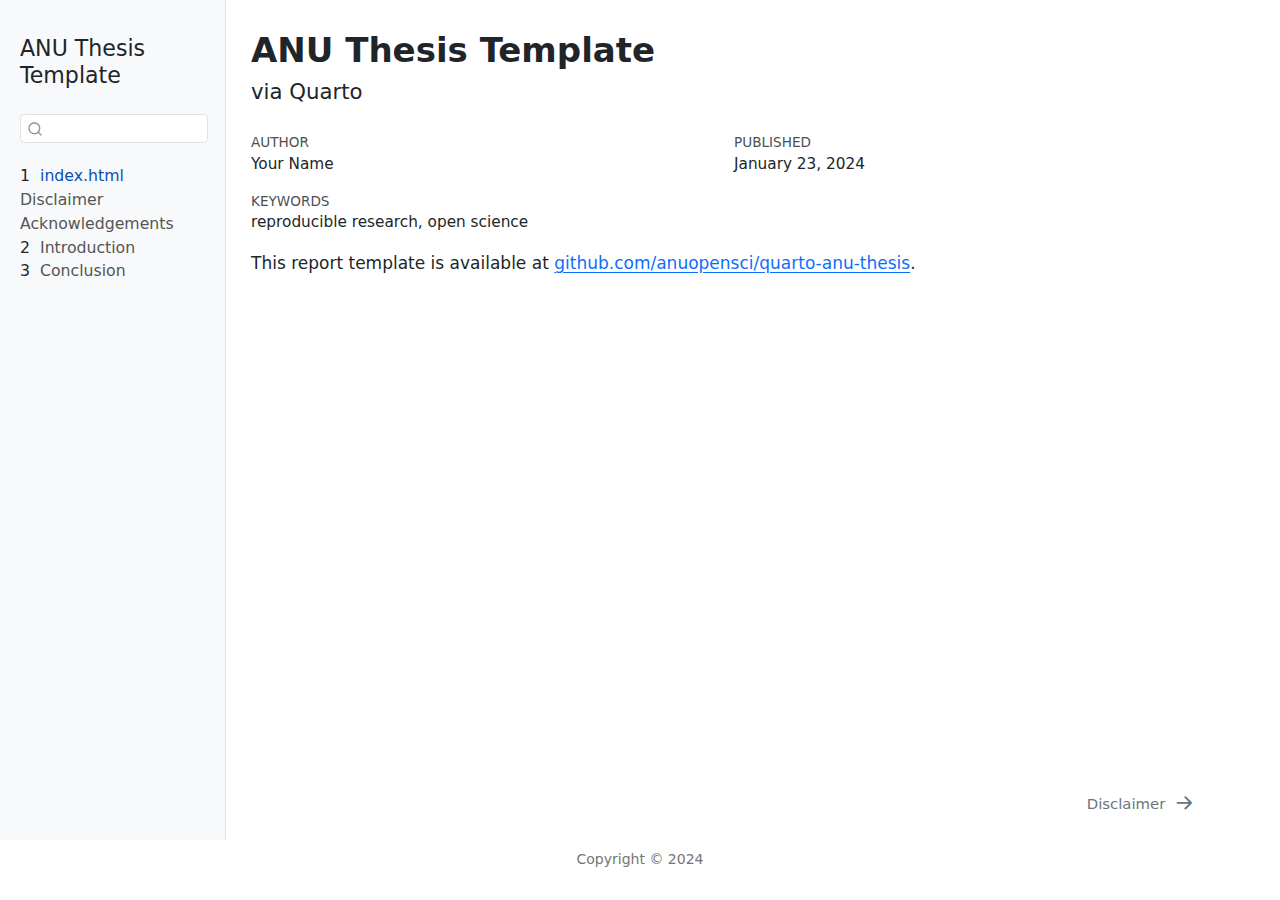
==== docs/index.html @ 4937bace "make it a template repo" ====
<!DOCTYPE html>
<html xmlns="http://www.w3.org/1999/xhtml" lang="en" xml:lang="en"><head>

<meta charset="utf-8">
<meta name="generator" content="quarto-1.4.545">

<meta name="viewport" content="width=device-width, initial-scale=1.0, user-scalable=yes">

<meta name="author" content="Your Name">
<meta name="dcterms.date" content="2024-01-23">
<meta name="keywords" content="reproducible research, open science">

<title>ANU Thesis Template</title>
<style>
code{white-space: pre-wrap;}
span.smallcaps{font-variant: small-caps;}
div.columns{display: flex; gap: min(4vw, 1.5em);}
div.column{flex: auto; overflow-x: auto;}
div.hanging-indent{margin-left: 1.5em; text-indent: -1.5em;}
ul.task-list{list-style: none;}
ul.task-list li input[type="checkbox"] {
  width: 0.8em;
  margin: 0 0.8em 0.2em -1em; /* quarto-specific, see https://github.com/quarto-dev/quarto-cli/issues/4556 */ 
  vertical-align: middle;
}
</style>


<script src="site_libs/quarto-nav/quarto-nav.js"></script>
<script src="site_libs/quarto-nav/headroom.min.js"></script>
<script src="site_libs/clipboard/clipboard.min.js"></script>
<script src="site_libs/quarto-search/autocomplete.umd.js"></script>
<script src="site_libs/quarto-search/fuse.min.js"></script>
<script src="site_libs/quarto-search/quarto-search.js"></script>
<meta name="quarto:offset" content="./">
<link href="./disclaimer.html" rel="next">
<script src="site_libs/quarto-html/quarto.js"></script>
<script src="site_libs/quarto-html/popper.min.js"></script>
<script src="site_libs/quarto-html/tippy.umd.min.js"></script>
<script src="site_libs/quarto-html/anchor.min.js"></script>
<link href="site_libs/quarto-html/tippy.css" rel="stylesheet">
<link href="site_libs/quarto-html/quarto-syntax-highlighting.css" rel="stylesheet" id="quarto-text-highlighting-styles">
<script src="site_libs/bootstrap/bootstrap.min.js"></script>
<link href="site_libs/bootstrap/bootstrap-icons.css" rel="stylesheet">
<link href="site_libs/bootstrap/bootstrap.min.css" rel="stylesheet" id="quarto-bootstrap" data-mode="light">
<script id="quarto-search-options" type="application/json">{
  "location": "sidebar",
  "copy-button": false,
  "collapse-after": 3,
  "panel-placement": "start",
  "type": "textbox",
  "limit": 50,
  "keyboard-shortcut": [
    "f",
    "/",
    "s"
  ],
  "show-item-context": false,
  "language": {
    "search-no-results-text": "No results",
    "search-matching-documents-text": "matching documents",
    "search-copy-link-title": "Copy link to search",
    "search-hide-matches-text": "Hide additional matches",
    "search-more-match-text": "more match in this document",
    "search-more-matches-text": "more matches in this document",
    "search-clear-button-title": "Clear",
    "search-text-placeholder": "",
    "search-detached-cancel-button-title": "Cancel",
    "search-submit-button-title": "Submit",
    "search-label": "Search"
  }
}</script>


</head>

<body class="nav-sidebar docked fullcontent">

<div id="quarto-search-results"></div>
  <header id="quarto-header" class="headroom fixed-top">
  <nav class="quarto-secondary-nav">
    <div class="container-fluid d-flex">
      <button type="button" class="quarto-btn-toggle btn" data-bs-toggle="collapse" data-bs-target=".quarto-sidebar-collapse-item" aria-controls="quarto-sidebar" aria-expanded="false" aria-label="Toggle sidebar navigation" onclick="if (window.quartoToggleHeadroom) { window.quartoToggleHeadroom(); }">
        <i class="bi bi-layout-text-sidebar-reverse"></i>
      </button>
        <nav class="quarto-page-breadcrumbs" aria-label="breadcrumb"><ol class="breadcrumb"><li class="breadcrumb-item"><a href="./index.html"><span class="chapter-number">1</span>&nbsp; <span class="chapter-title">index.html</span></a></li></ol></nav>
        <a class="flex-grow-1" role="button" data-bs-toggle="collapse" data-bs-target=".quarto-sidebar-collapse-item" aria-controls="quarto-sidebar" aria-expanded="false" aria-label="Toggle sidebar navigation" onclick="if (window.quartoToggleHeadroom) { window.quartoToggleHeadroom(); }">      
        </a>
      <button type="button" class="btn quarto-search-button" aria-label="" onclick="window.quartoOpenSearch();">
        <i class="bi bi-search"></i>
      </button>
    </div>
  </nav>
</header>
<!-- content -->
<div id="quarto-content" class="quarto-container page-columns page-rows-contents page-layout-article">
<!-- sidebar -->
  <nav id="quarto-sidebar" class="sidebar collapse collapse-horizontal quarto-sidebar-collapse-item sidebar-navigation docked overflow-auto">
    <div class="pt-lg-2 mt-2 text-left sidebar-header">
    <div class="sidebar-title mb-0 py-0">
      <a href="./">ANU Thesis Template</a> 
    </div>
      </div>
        <div class="mt-2 flex-shrink-0 align-items-center">
        <div class="sidebar-search">
        <div id="quarto-search" class="" title="Search"></div>
        </div>
        </div>
    <div class="sidebar-menu-container"> 
    <ul class="list-unstyled mt-1">
        <li class="sidebar-item">
  <div class="sidebar-item-container"> 
  <a href="./index.html" class="sidebar-item-text sidebar-link active">
 <span class="menu-text"><span class="chapter-number">1</span>&nbsp; <span class="chapter-title">index.html</span></span></a>
  </div>
</li>
        <li class="sidebar-item">
  <div class="sidebar-item-container"> 
  <a href="./disclaimer.html" class="sidebar-item-text sidebar-link">
 <span class="menu-text">Disclaimer</span></a>
  </div>
</li>
        <li class="sidebar-item">
  <div class="sidebar-item-container"> 
  <a href="./acknowledgements.html" class="sidebar-item-text sidebar-link">
 <span class="menu-text">Acknowledgements</span></a>
  </div>
</li>
        <li class="sidebar-item">
  <div class="sidebar-item-container"> 
  <a href="./intro.html" class="sidebar-item-text sidebar-link">
 <span class="menu-text"><span class="chapter-number">2</span>&nbsp; <span class="chapter-title">Introduction</span></span></a>
  </div>
</li>
        <li class="sidebar-item">
  <div class="sidebar-item-container"> 
  <a href="./conclusion.html" class="sidebar-item-text sidebar-link">
 <span class="menu-text"><span class="chapter-number">3</span>&nbsp; <span class="chapter-title">Conclusion</span></span></a>
  </div>
</li>
    </ul>
    </div>
</nav>
<div id="quarto-sidebar-glass" class="quarto-sidebar-collapse-item" data-bs-toggle="collapse" data-bs-target=".quarto-sidebar-collapse-item"></div>
<!-- margin-sidebar -->
    
<!-- main -->
<main class="content" id="quarto-document-content">

<header id="title-block-header" class="quarto-title-block default">
<div class="quarto-title">
<h1 class="title">ANU Thesis Template</h1>
<p class="subtitle lead">via Quarto</p>
</div>



<div class="quarto-title-meta">

    <div>
    <div class="quarto-title-meta-heading">Author</div>
    <div class="quarto-title-meta-contents">
             <p>Your Name </p>
          </div>
  </div>
    
    <div>
    <div class="quarto-title-meta-heading">Published</div>
    <div class="quarto-title-meta-contents">
      <p class="date">January 23, 2024</p>
    </div>
  </div>
  
    
  </div>
  

<div>
  <div class="keywords">
    <div class="block-title">Keywords</div>
    <p>reproducible research, open science</p>
  </div>
</div>

</header>


<p>This report template is available at <a href="https://github.com/anuopensci/quarto-anu-thesis">github.com/anuopensci/quarto-anu-thesis</a>.</p>



</main> <!-- /main -->
<script id="quarto-html-after-body" type="application/javascript">
window.document.addEventListener("DOMContentLoaded", function (event) {
  const toggleBodyColorMode = (bsSheetEl) => {
    const mode = bsSheetEl.getAttribute("data-mode");
    const bodyEl = window.document.querySelector("body");
    if (mode === "dark") {
      bodyEl.classList.add("quarto-dark");
      bodyEl.classList.remove("quarto-light");
    } else {
      bodyEl.classList.add("quarto-light");
      bodyEl.classList.remove("quarto-dark");
    }
  }
  const toggleBodyColorPrimary = () => {
    const bsSheetEl = window.document.querySelector("link#quarto-bootstrap");
    if (bsSheetEl) {
      toggleBodyColorMode(bsSheetEl);
    }
  }
  toggleBodyColorPrimary();  
  const icon = "";
  const anchorJS = new window.AnchorJS();
  anchorJS.options = {
    placement: 'right',
    icon: icon
  };
  anchorJS.add('.anchored');
  const isCodeAnnotation = (el) => {
    for (const clz of el.classList) {
      if (clz.startsWith('code-annotation-')) {                     
        return true;
      }
    }
    return false;
  }
  const clipboard = new window.ClipboardJS('.code-copy-button', {
    text: function(trigger) {
      const codeEl = trigger.previousElementSibling.cloneNode(true);
      for (const childEl of codeEl.children) {
        if (isCodeAnnotation(childEl)) {
          childEl.remove();
        }
      }
      return codeEl.innerText;
    }
  });
  clipboard.on('success', function(e) {
    // button target
    const button = e.trigger;
    // don't keep focus
    button.blur();
    // flash "checked"
    button.classList.add('code-copy-button-checked');
    var currentTitle = button.getAttribute("title");
    button.setAttribute("title", "Copied!");
    let tooltip;
    if (window.bootstrap) {
      button.setAttribute("data-bs-toggle", "tooltip");
      button.setAttribute("data-bs-placement", "left");
      button.setAttribute("data-bs-title", "Copied!");
      tooltip = new bootstrap.Tooltip(button, 
        { trigger: "manual", 
          customClass: "code-copy-button-tooltip",
          offset: [0, -8]});
      tooltip.show();    
    }
    setTimeout(function() {
      if (tooltip) {
        tooltip.hide();
        button.removeAttribute("data-bs-title");
        button.removeAttribute("data-bs-toggle");
        button.removeAttribute("data-bs-placement");
      }
      button.setAttribute("title", currentTitle);
      button.classList.remove('code-copy-button-checked');
    }, 1000);
    // clear code selection
    e.clearSelection();
  });
  function tippyHover(el, contentFn, onTriggerFn, onUntriggerFn) {
    const config = {
      allowHTML: true,
      maxWidth: 500,
      delay: 100,
      arrow: false,
      appendTo: function(el) {
          return el.parentElement;
      },
      interactive: true,
      interactiveBorder: 10,
      theme: 'quarto',
      placement: 'bottom-start',
    };
    if (contentFn) {
      config.content = contentFn;
    }
    if (onTriggerFn) {
      config.onTrigger = onTriggerFn;
    }
    if (onUntriggerFn) {
      config.onUntrigger = onUntriggerFn;
    }
    window.tippy(el, config); 
  }
  const noterefs = window.document.querySelectorAll('a[role="doc-noteref"]');
  for (var i=0; i<noterefs.length; i++) {
    const ref = noterefs[i];
    tippyHover(ref, function() {
      // use id or data attribute instead here
      let href = ref.getAttribute('data-footnote-href') || ref.getAttribute('href');
      try { href = new URL(href).hash; } catch {}
      const id = href.replace(/^#\/?/, "");
      const note = window.document.getElementById(id);
      return note.innerHTML;
    });
  }
  const xrefs = window.document.querySelectorAll('a.quarto-xref');
  const processXRef = (id, note) => {
    // Strip column container classes
    const stripColumnClz = (el) => {
      el.classList.remove("page-full", "page-columns");
      if (el.children) {
        for (const child of el.children) {
          stripColumnClz(child);
        }
      }
    }
    stripColumnClz(note)
    if (id === null || id.startsWith('sec-')) {
      // Special case sections, only their first couple elements
      const container = document.createElement("div");
      if (note.children && note.children.length > 2) {
        container.appendChild(note.children[0].cloneNode(true));
        for (let i = 1; i < note.children.length; i++) {
          const child = note.children[i];
          if (child.tagName === "P" && child.innerText === "") {
            continue;
          } else {
            container.appendChild(child.cloneNode(true));
            break;
          }
        }
        if (window.Quarto?.typesetMath) {
          window.Quarto.typesetMath(container);
        }
        return container.innerHTML
      } else {
        if (window.Quarto?.typesetMath) {
          window.Quarto.typesetMath(note);
        }
        return note.innerHTML;
      }
    } else {
      // Remove any anchor links if they are present
      const anchorLink = note.querySelector('a.anchorjs-link');
      if (anchorLink) {
        anchorLink.remove();
      }
      if (window.Quarto?.typesetMath) {
        window.Quarto.typesetMath(note);
      }
      // TODO in 1.5, we should make sure this works without a callout special case
      if (note.classList.contains("callout")) {
        return note.outerHTML;
      } else {
        return note.innerHTML;
      }
    }
  }
  for (var i=0; i<xrefs.length; i++) {
    const xref = xrefs[i];
    tippyHover(xref, undefined, function(instance) {
      instance.disable();
      let url = xref.getAttribute('href');
      let hash = undefined; 
      if (url.startsWith('#')) {
        hash = url;
      } else {
        try { hash = new URL(url).hash; } catch {}
      }
      if (hash) {
        const id = hash.replace(/^#\/?/, "");
        const note = window.document.getElementById(id);
        if (note !== null) {
          try {
            const html = processXRef(id, note.cloneNode(true));
            instance.setContent(html);
          } finally {
            instance.enable();
            instance.show();
          }
        } else {
          // See if we can fetch this
          fetch(url.split('#')[0])
          .then(res => res.text())
          .then(html => {
            const parser = new DOMParser();
            const htmlDoc = parser.parseFromString(html, "text/html");
            const note = htmlDoc.getElementById(id);
            if (note !== null) {
              const html = processXRef(id, note);
              instance.setContent(html);
            } 
          }).finally(() => {
            instance.enable();
            instance.show();
          });
        }
      } else {
        // See if we can fetch a full url (with no hash to target)
        // This is a special case and we should probably do some content thinning / targeting
        fetch(url)
        .then(res => res.text())
        .then(html => {
          const parser = new DOMParser();
          const htmlDoc = parser.parseFromString(html, "text/html");
          const note = htmlDoc.querySelector('main.content');
          if (note !== null) {
            // This should only happen for chapter cross references
            // (since there is no id in the URL)
            // remove the first header
            if (note.children.length > 0 && note.children[0].tagName === "HEADER") {
              note.children[0].remove();
            }
            const html = processXRef(null, note);
            instance.setContent(html);
          } 
        }).finally(() => {
          instance.enable();
          instance.show();
        });
      }
    }, function(instance) {
    });
  }
      let selectedAnnoteEl;
      const selectorForAnnotation = ( cell, annotation) => {
        let cellAttr = 'data-code-cell="' + cell + '"';
        let lineAttr = 'data-code-annotation="' +  annotation + '"';
        const selector = 'span[' + cellAttr + '][' + lineAttr + ']';
        return selector;
      }
      const selectCodeLines = (annoteEl) => {
        const doc = window.document;
        const targetCell = annoteEl.getAttribute("data-target-cell");
        const targetAnnotation = annoteEl.getAttribute("data-target-annotation");
        const annoteSpan = window.document.querySelector(selectorForAnnotation(targetCell, targetAnnotation));
        const lines = annoteSpan.getAttribute("data-code-lines").split(",");
        const lineIds = lines.map((line) => {
          return targetCell + "-" + line;
        })
        let top = null;
        let height = null;
        let parent = null;
        if (lineIds.length > 0) {
            //compute the position of the single el (top and bottom and make a div)
            const el = window.document.getElementById(lineIds[0]);
            top = el.offsetTop;
            height = el.offsetHeight;
            parent = el.parentElement.parentElement;
          if (lineIds.length > 1) {
            const lastEl = window.document.getElementById(lineIds[lineIds.length - 1]);
            const bottom = lastEl.offsetTop + lastEl.offsetHeight;
            height = bottom - top;
          }
          if (top !== null && height !== null && parent !== null) {
            // cook up a div (if necessary) and position it 
            let div = window.document.getElementById("code-annotation-line-highlight");
            if (div === null) {
              div = window.document.createElement("div");
              div.setAttribute("id", "code-annotation-line-highlight");
              div.style.position = 'absolute';
              parent.appendChild(div);
            }
            div.style.top = top - 2 + "px";
            div.style.height = height + 4 + "px";
            div.style.left = 0;
            let gutterDiv = window.document.getElementById("code-annotation-line-highlight-gutter");
            if (gutterDiv === null) {
              gutterDiv = window.document.createElement("div");
              gutterDiv.setAttribute("id", "code-annotation-line-highlight-gutter");
              gutterDiv.style.position = 'absolute';
              const codeCell = window.document.getElementById(targetCell);
              const gutter = codeCell.querySelector('.code-annotation-gutter');
              gutter.appendChild(gutterDiv);
            }
            gutterDiv.style.top = top - 2 + "px";
            gutterDiv.style.height = height + 4 + "px";
          }
          selectedAnnoteEl = annoteEl;
        }
      };
      const unselectCodeLines = () => {
        const elementsIds = ["code-annotation-line-highlight", "code-annotation-line-highlight-gutter"];
        elementsIds.forEach((elId) => {
          const div = window.document.getElementById(elId);
          if (div) {
            div.remove();
          }
        });
        selectedAnnoteEl = undefined;
      };
        // Handle positioning of the toggle
    window.addEventListener(
      "resize",
      throttle(() => {
        elRect = undefined;
        if (selectedAnnoteEl) {
          selectCodeLines(selectedAnnoteEl);
        }
      }, 10)
    );
    function throttle(fn, ms) {
    let throttle = false;
    let timer;
      return (...args) => {
        if(!throttle) { // first call gets through
            fn.apply(this, args);
            throttle = true;
        } else { // all the others get throttled
            if(timer) clearTimeout(timer); // cancel #2
            timer = setTimeout(() => {
              fn.apply(this, args);
              timer = throttle = false;
            }, ms);
        }
      };
    }
      // Attach click handler to the DT
      const annoteDls = window.document.querySelectorAll('dt[data-target-cell]');
      for (const annoteDlNode of annoteDls) {
        annoteDlNode.addEventListener('click', (event) => {
          const clickedEl = event.target;
          if (clickedEl !== selectedAnnoteEl) {
            unselectCodeLines();
            const activeEl = window.document.querySelector('dt[data-target-cell].code-annotation-active');
            if (activeEl) {
              activeEl.classList.remove('code-annotation-active');
            }
            selectCodeLines(clickedEl);
            clickedEl.classList.add('code-annotation-active');
          } else {
            // Unselect the line
            unselectCodeLines();
            clickedEl.classList.remove('code-annotation-active');
          }
        });
      }
  const findCites = (el) => {
    const parentEl = el.parentElement;
    if (parentEl) {
      const cites = parentEl.dataset.cites;
      if (cites) {
        return {
          el,
          cites: cites.split(' ')
        };
      } else {
        return findCites(el.parentElement)
      }
    } else {
      return undefined;
    }
  };
  var bibliorefs = window.document.querySelectorAll('a[role="doc-biblioref"]');
  for (var i=0; i<bibliorefs.length; i++) {
    const ref = bibliorefs[i];
    const citeInfo = findCites(ref);
    if (citeInfo) {
      tippyHover(citeInfo.el, function() {
        var popup = window.document.createElement('div');
        citeInfo.cites.forEach(function(cite) {
          var citeDiv = window.document.createElement('div');
          citeDiv.classList.add('hanging-indent');
          citeDiv.classList.add('csl-entry');
          var biblioDiv = window.document.getElementById('ref-' + cite);
          if (biblioDiv) {
            citeDiv.innerHTML = biblioDiv.innerHTML;
          }
          popup.appendChild(citeDiv);
        });
        return popup.innerHTML;
      });
    }
  }
});
</script>
<nav class="page-navigation">
  <div class="nav-page nav-page-previous">
  </div>
  <div class="nav-page nav-page-next">
      <a href="./disclaimer.html" class="pagination-link" aria-label="Disclaimer">
        <span class="nav-page-text">Disclaimer</span> <i class="bi bi-arrow-right-short"></i>
      </a>
  </div>
</nav>
</div> <!-- /content -->
<footer class="footer">
  <div class="nav-footer">
    <div class="nav-footer-left">
      &nbsp;
    </div>   
    <div class="nav-footer-center">
<p>Copyright © 2024</p>
</div>
    <div class="nav-footer-right">
      &nbsp;
    </div>
  </div>
</footer>




</body></html>
---- docs/site_libs/quarto-html/tippy.css ----
.tippy-box[data-animation=fade][data-state=hidden]{opacity:0}[data-tippy-root]{max-width:calc(100vw - 10px)}.tippy-box{position:relative;background-color:#333;color:#fff;border-radius:4px;font-size:14px;line-height:1.4;white-space:normal;outline:0;transition-property:transform,visibility,opacity}.tippy-box[data-placement^=top]>.tippy-arrow{bottom:0}.tippy-box[data-placement^=top]>.tippy-arrow:before{bottom:-7px;left:0;border-width:8px 8px 0;border-top-color:initial;transform-origin:center top}.tippy-box[data-placement^=bottom]>.tippy-arrow{top:0}.tippy-box[data-placement^=bottom]>.tippy-arrow:before{top:-7px;left:0;border-width:0 8px 8px;border-bottom-color:initial;transform-origin:center bottom}.tippy-box[data-placement^=left]>.tippy-arrow{right:0}.tippy-box[data-placement^=left]>.tippy-arrow:before{border-width:8px 0 8px 8px;border-left-color:initial;right:-7px;transform-origin:center left}.tippy-box[data-placement^=right]>.tippy-arrow{left:0}.tippy-box[data-placement^=right]>.tippy-arrow:before{left:-7px;border-width:8px 8px 8px 0;border-right-color:initial;transform-origin:center right}.tippy-box[data-inertia][data-state=visible]{transition-timing-function:cubic-bezier(.54,1.5,.38,1.11)}.tippy-arrow{width:16px;height:16px;color:#333}.tippy-arrow:before{content:"";position:absolute;border-color:transparent;border-style:solid}.tippy-content{position:relative;padding:5px 9px;z-index:1}
---- docs/site_libs/quarto-html/quarto-syntax-highlighting.css ----
/* quarto syntax highlight colors */
:root {
  --quarto-hl-ot-color: #003B4F;
  --quarto-hl-at-color: #657422;
  --quarto-hl-ss-color: #20794D;
  --quarto-hl-an-color: #5E5E5E;
  --quarto-hl-fu-color: #4758AB;
  --quarto-hl-st-color: #20794D;
  --quarto-hl-cf-color: #003B4F;
  --quarto-hl-op-color: #5E5E5E;
  --quarto-hl-er-color: #AD0000;
  --quarto-hl-bn-color: #AD0000;
  --quarto-hl-al-color: #AD0000;
  --quarto-hl-va-color: #111111;
  --quarto-hl-bu-color: inherit;
  --quarto-hl-ex-color: inherit;
  --quarto-hl-pp-color: #AD0000;
  --quarto-hl-in-color: #5E5E5E;
  --quarto-hl-vs-color: #20794D;
  --quarto-hl-wa-color: #5E5E5E;
  --quarto-hl-do-color: #5E5E5E;
  --quarto-hl-im-color: #00769E;
  --quarto-hl-ch-color: #20794D;
  --quarto-hl-dt-color: #AD0000;
  --quarto-hl-fl-color: #AD0000;
  --quarto-hl-co-color: #5E5E5E;
  --quarto-hl-cv-color: #5E5E5E;
  --quarto-hl-cn-color: #8f5902;
  --quarto-hl-sc-color: #5E5E5E;
  --quarto-hl-dv-color: #AD0000;
  --quarto-hl-kw-color: #003B4F;
}

/* other quarto variables */
:root {
  --quarto-font-monospace: SFMono-Regular, Menlo, Monaco, Consolas, "Liberation Mono", "Courier New", monospace;
}

pre > code.sourceCode > span {
  color: #003B4F;
}

code span {
  color: #003B4F;
}

code.sourceCode > span {
  color: #003B4F;
}

div.sourceCode,
div.sourceCode pre.sourceCode {
  color: #003B4F;
}

code span.ot {
  color: #003B4F;
  font-style: inherit;
}

code span.at {
  color: #657422;
  font-style: inherit;
}

code span.ss {
  color: #20794D;
  font-style: inherit;
}

code span.an {
  color: #5E5E5E;
  font-style: inherit;
}

code span.fu {
  color: #4758AB;
  font-style: inherit;
}

code span.st {
  color: #20794D;
  font-style: inherit;
}

code span.cf {
  color: #003B4F;
  font-style: inherit;
}

code span.op {
  color: #5E5E5E;
  font-style: inherit;
}

code span.er {
  color: #AD0000;
  font-style: inherit;
}

code span.bn {
  color: #AD0000;
  font-style: inherit;
}

code span.al {
  color: #AD0000;
  font-style: inherit;
}

code span.va {
  color: #111111;
  font-style: inherit;
}

code span.bu {
  font-style: inherit;
}

code span.ex {
  font-style: inherit;
}

code span.pp {
  color: #AD0000;
  font-style: inherit;
}

code span.in {
  color: #5E5E5E;
  font-style: inherit;
}

code span.vs {
  color: #20794D;
  font-style: inherit;
}

code span.wa {
  color: #5E5E5E;
  font-style: italic;
}

code span.do {
  color: #5E5E5E;
  font-style: italic;
}

code span.im {
  color: #00769E;
  font-style: inherit;
}

code span.ch {
  color: #20794D;
  font-style: inherit;
}

code span.dt {
  color: #AD0000;
  font-style: inherit;
}

code span.fl {
  color: #AD0000;
  font-style: inherit;
}

code span.co {
  color: #5E5E5E;
  font-style: inherit;
}

code span.cv {
  color: #5E5E5E;
  font-style: italic;
}

code span.cn {
  color: #8f5902;
  font-style: inherit;
}

code span.sc {
  color: #5E5E5E;
  font-style: inherit;
}

code span.dv {
  color: #AD0000;
  font-style: inherit;
}

code span.kw {
  color: #003B4F;
  font-style: inherit;
}

.prevent-inlining {
  content: "</";
}

/*# sourceMappingURL=debc5d5d77c3f9108843748ff7464032.css.map */
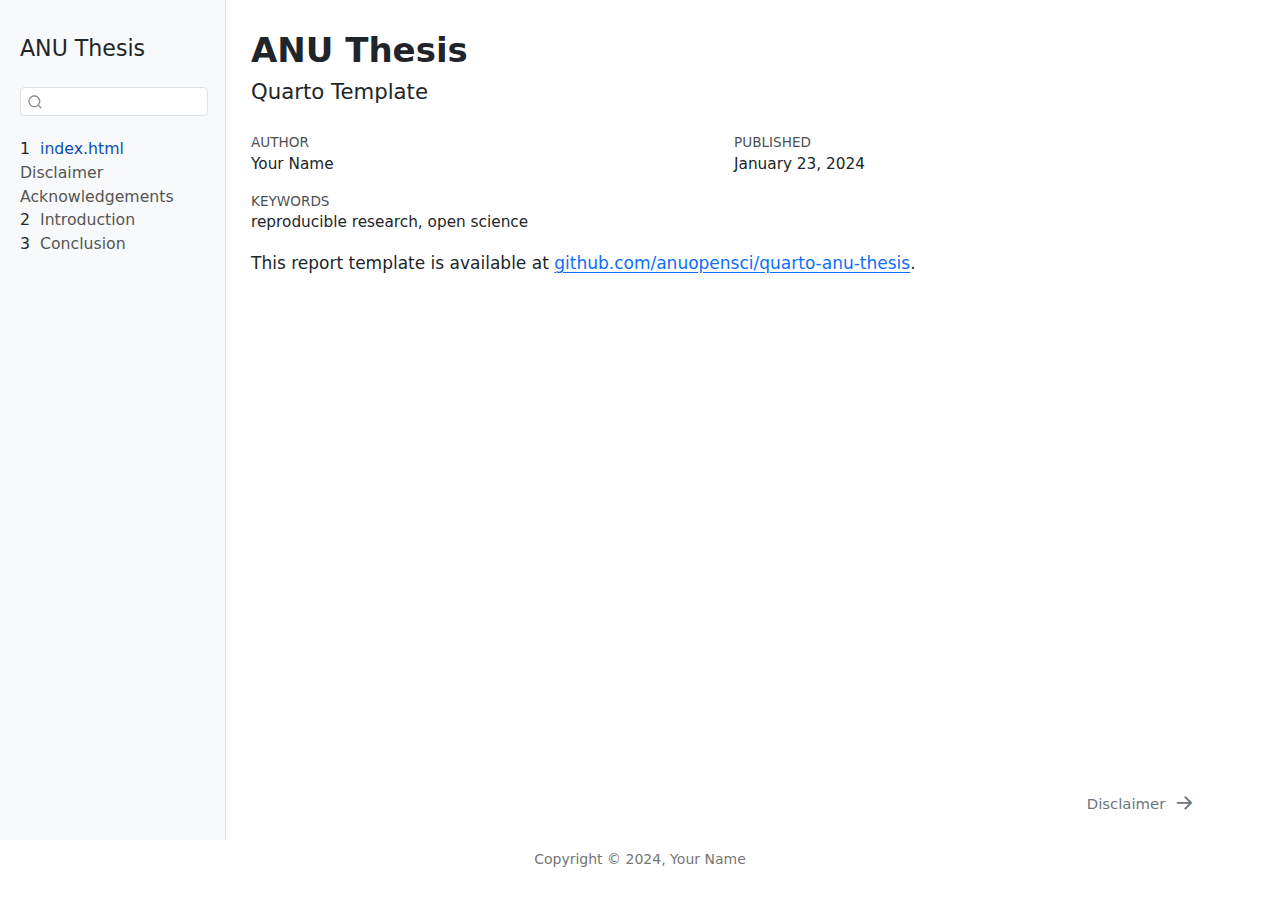
==== commit d3e8742a: "update README" ====
--- a/docs/index.html
+++ b/docs/index.html
@@ -10,7 +10,7 @@
 <meta name="dcterms.date" content="2024-01-23">
 <meta name="keywords" content="reproducible research, open science">
 
-<title>ANU Thesis Template</title>
+<title>ANU Thesis</title>
 <style>
 code{white-space: pre-wrap;}
 span.smallcaps{font-variant: small-caps;}
@@ -98,7 +98,7 @@
   <nav id="quarto-sidebar" class="sidebar collapse collapse-horizontal quarto-sidebar-collapse-item sidebar-navigation docked overflow-auto">
     <div class="pt-lg-2 mt-2 text-left sidebar-header">
     <div class="sidebar-title mb-0 py-0">
-      <a href="./">ANU Thesis Template</a> 
+      <a href="./">ANU Thesis</a> 
     </div>
       </div>
         <div class="mt-2 flex-shrink-0 align-items-center">
@@ -149,8 +149,8 @@
 
 <header id="title-block-header" class="quarto-title-block default">
 <div class="quarto-title">
-<h1 class="title">ANU Thesis Template</h1>
-<p class="subtitle lead">via Quarto</p>
+<h1 class="title">ANU Thesis</h1>
+<p class="subtitle lead">Quarto Template</p>
 </div>
 
 
@@ -593,7 +593,7 @@
       &nbsp;
     </div>   
     <div class="nav-footer-center">
-<p>Copyright © 2024</p>
+<p>Copyright © 2024, Your Name</p>
 </div>
     <div class="nav-footer-right">
       &nbsp;
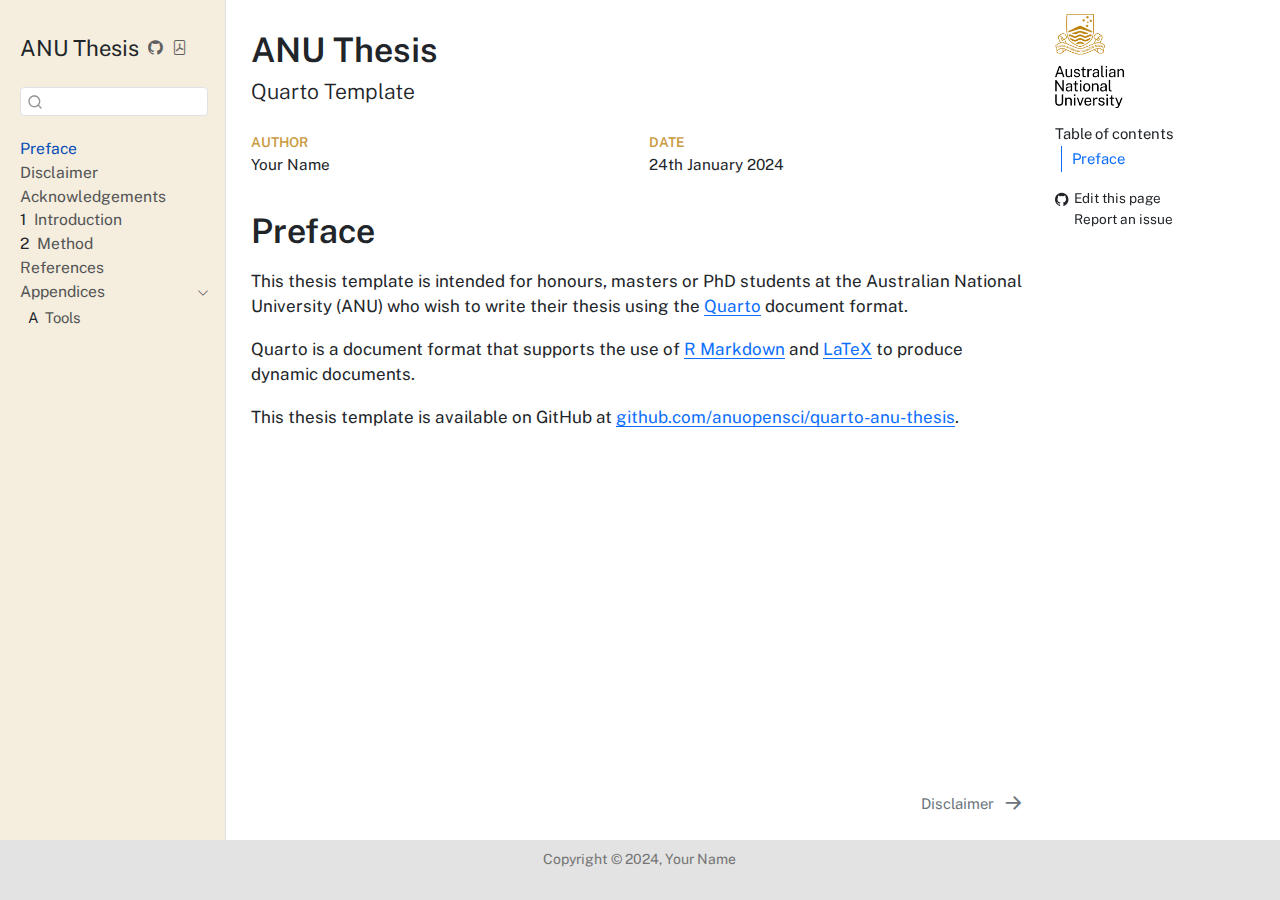
==== commit 78369a56: "update html" ====
--- a/docs/index.html
+++ b/docs/index.html
@@ -7,8 +7,6 @@
 <meta name="viewport" content="width=device-width, initial-scale=1.0, user-scalable=yes">
 
 <meta name="author" content="Your Name">
-<meta name="dcterms.date" content="2024-01-23">
-<meta name="keywords" content="reproducible research, open science">
 
 <title>ANU Thesis</title>
 <style>
@@ -34,6 +32,7 @@
 <script src="site_libs/quarto-search/quarto-search.js"></script>
 <meta name="quarto:offset" content="./">
 <link href="./disclaimer.html" rel="next">
+<link href="site_libs/quarto-contrib/quarto-project/anu-thesis/assets/ANU_Favicon_Inversed_Gold.png" rel="icon" type="image/png">
 <script src="site_libs/quarto-html/quarto.js"></script>
 <script src="site_libs/quarto-html/popper.min.js"></script>
 <script src="site_libs/quarto-html/tippy.umd.min.js"></script>
@@ -70,11 +69,18 @@
     "search-label": "Search"
   }
 }</script>
-
-
+<script async="" src="https://hypothes.is/embed.js"></script>
+<script>
+  window.document.addEventListener("DOMContentLoaded", function (_event) {
+    document.body.classList.add('hypothesis-enabled');
+  });
+</script>
+
+
+<link rel="stylesheet" href="site_libs/quarto-contrib/quarto-project/anu-thesis/assets/css/all.css">
 </head>
 
-<body class="nav-sidebar docked fullcontent">
+<body class="nav-sidebar docked">
 
 <div id="quarto-search-results"></div>
   <header id="quarto-header" class="headroom fixed-top">
@@ -83,7 +89,7 @@
       <button type="button" class="quarto-btn-toggle btn" data-bs-toggle="collapse" data-bs-target=".quarto-sidebar-collapse-item" aria-controls="quarto-sidebar" aria-expanded="false" aria-label="Toggle sidebar navigation" onclick="if (window.quartoToggleHeadroom) { window.quartoToggleHeadroom(); }">
         <i class="bi bi-layout-text-sidebar-reverse"></i>
       </button>
-        <nav class="quarto-page-breadcrumbs" aria-label="breadcrumb"><ol class="breadcrumb"><li class="breadcrumb-item"><a href="./index.html"><span class="chapter-number">1</span>&nbsp; <span class="chapter-title">index.html</span></a></li></ol></nav>
+        <nav class="quarto-page-breadcrumbs" aria-label="breadcrumb"><ol class="breadcrumb"><li class="breadcrumb-item"><a href="./index.html">Preface</a></li></ol></nav>
         <a class="flex-grow-1" role="button" data-bs-toggle="collapse" data-bs-target=".quarto-sidebar-collapse-item" aria-controls="quarto-sidebar" aria-expanded="false" aria-label="Toggle sidebar navigation" onclick="if (window.quartoToggleHeadroom) { window.quartoToggleHeadroom(); }">      
         </a>
       <button type="button" class="btn quarto-search-button" aria-label="" onclick="window.quartoOpenSearch();">
@@ -99,6 +105,10 @@
     <div class="pt-lg-2 mt-2 text-left sidebar-header">
     <div class="sidebar-title mb-0 py-0">
       <a href="./">ANU Thesis</a> 
+        <div class="sidebar-tools-main">
+    <a href="https://github.com/anuopensci/quarto-anu-thesis" title="Source Code" class="quarto-navigation-tool px-1" aria-label="Source Code"><i class="bi bi-github"></i></a>
+    <a href="./thesis.pdf" title="Download PDF" class="quarto-navigation-tool px-1" aria-label="Download PDF"><i class="bi bi-file-pdf"></i></a>
+</div>
     </div>
       </div>
         <div class="mt-2 flex-shrink-0 align-items-center">
@@ -111,7 +121,7 @@
         <li class="sidebar-item">
   <div class="sidebar-item-container"> 
   <a href="./index.html" class="sidebar-item-text sidebar-link active">
- <span class="menu-text"><span class="chapter-number">1</span>&nbsp; <span class="chapter-title">index.html</span></span></a>
+ <span class="menu-text">Preface</span></a>
   </div>
 </li>
         <li class="sidebar-item">
@@ -128,22 +138,55 @@
 </li>
         <li class="sidebar-item">
   <div class="sidebar-item-container"> 
-  <a href="./intro.html" class="sidebar-item-text sidebar-link">
- <span class="menu-text"><span class="chapter-number">2</span>&nbsp; <span class="chapter-title">Introduction</span></span></a>
+  <a href="./chapter1.html" class="sidebar-item-text sidebar-link">
+ <span class="menu-text"><span class="chapter-number">1</span>&nbsp; <span class="chapter-title">Introduction</span></span></a>
   </div>
 </li>
         <li class="sidebar-item">
   <div class="sidebar-item-container"> 
-  <a href="./conclusion.html" class="sidebar-item-text sidebar-link">
- <span class="menu-text"><span class="chapter-number">3</span>&nbsp; <span class="chapter-title">Conclusion</span></span></a>
+  <a href="./chapter2.html" class="sidebar-item-text sidebar-link">
+ <span class="menu-text"><span class="chapter-number">2</span>&nbsp; <span class="chapter-title">Method</span></span></a>
   </div>
 </li>
+        <li class="sidebar-item">
+  <div class="sidebar-item-container"> 
+  <a href="./references.html" class="sidebar-item-text sidebar-link">
+ <span class="menu-text">References</span></a>
+  </div>
+</li>
+        <li class="sidebar-item sidebar-item-section">
+      <div class="sidebar-item-container"> 
+            <a class="sidebar-item-text sidebar-link text-start" data-bs-toggle="collapse" data-bs-target="#quarto-sidebar-section-1" aria-expanded="true">
+ <span class="menu-text">Appendices</span></a>
+          <a class="sidebar-item-toggle text-start" data-bs-toggle="collapse" data-bs-target="#quarto-sidebar-section-1" aria-expanded="true" aria-label="Toggle section">
+            <i class="bi bi-chevron-right ms-2"></i>
+          </a> 
+      </div>
+      <ul id="quarto-sidebar-section-1" class="collapse list-unstyled sidebar-section depth1 show">  
+          <li class="sidebar-item">
+  <div class="sidebar-item-container"> 
+  <a href="./tools.html" class="sidebar-item-text sidebar-link">
+ <span class="menu-text"><span class="chapter-number">A</span>&nbsp; <span class="chapter-title">Tools</span></span></a>
+  </div>
+</li>
+      </ul>
+  </li>
     </ul>
     </div>
 </nav>
 <div id="quarto-sidebar-glass" class="quarto-sidebar-collapse-item" data-bs-toggle="collapse" data-bs-target=".quarto-sidebar-collapse-item"></div>
 <!-- margin-sidebar -->
-    
+    <div id="quarto-margin-sidebar" class="sidebar margin-sidebar"><div class="quarto-margin-header"><div class="margin-header-item">
+<p><img src="images/ANU_Primary_Vertical_GoldBlack.png" class="logo img-fluid"></p>
+</div></div>
+        <nav id="TOC" role="doc-toc" class="toc-active">
+    <h2 id="toc-title">Table of contents</h2>
+   
+  <ul>
+  <li><a href="#preface" id="toc-preface" class="nav-link active" data-scroll-target="#preface">Preface</a></li>
+  </ul>
+<div class="toc-actions"><ul><li><a href="https://github.com/anuopensci/quarto-anu-thesis/edit/main/index.qmd" class="toc-action"><i class="bi bi-github"></i>Edit this page</a></li><li><a href="https://github.com/anuopensci/quarto-anu-thesis/issues/new" class="toc-action"><i class="bi empty"></i>Report an issue</a></li></ul></div></nav>
+    </div>
 <!-- main -->
 <main class="content" id="quarto-document-content">
 
@@ -154,6 +197,8 @@
 </div>
 
 
+<div class="quarto-title-anu-block">
+
 
 <div class="quarto-title-meta">
 
@@ -163,31 +208,34 @@
              <p>Your Name </p>
           </div>
   </div>
-    
+  
     <div>
-    <div class="quarto-title-meta-heading">Published</div>
+    <div class="quarto-title-meta-heading">Date</div>
     <div class="quarto-title-meta-contents">
-      <p class="date">January 23, 2024</p>
+      <p class="date">24th January 2024
+            </p>
     </div>
   </div>
   
-    
-  </div>
-  
-
-<div>
-  <div class="keywords">
-    <div class="block-title">Keywords</div>
-    <p>reproducible research, open science</p>
-  </div>
+  </div>
+
+
+
+
+
 </div>
 
 </header>
 
 
-<p>This report template is available at <a href="https://github.com/anuopensci/quarto-anu-thesis">github.com/anuopensci/quarto-anu-thesis</a>.</p>
-
-
+<section id="preface" class="level1 unnumbered">
+<h1 class="unnumbered">Preface</h1>
+<p>This thesis template is intended for honours, masters or PhD students at the Australian National University (ANU) who wish to write their thesis using the <a href="https://quarto.org/">Quarto</a> document format.</p>
+<p>Quarto is a document format that supports the use of <a href="https://rmarkdown.rstudio.com/">R Markdown</a> and <a href="https://www.latex-project.org/">LaTeX</a> to produce dynamic documents.</p>
+<p>This thesis template is available on GitHub at <a href="https://github.com/anuopensci/quarto-anu-thesis">github.com/anuopensci/quarto-anu-thesis</a>.</p>
+
+
+</section>
 
 </main> <!-- /main -->
 <script id="quarto-html-after-body" type="application/javascript">
@@ -594,7 +642,7 @@
     </div>   
     <div class="nav-footer-center">
 <p>Copyright © 2024, Your Name</p>
-</div>
+<div class="toc-actions d-sm-block d-md-none"><ul><li><a href="https://github.com/anuopensci/quarto-anu-thesis/edit/main/index.qmd" class="toc-action"><i class="bi bi-github"></i>Edit this page</a></li><li><a href="https://github.com/anuopensci/quarto-anu-thesis/issues/new" class="toc-action"><i class="bi empty"></i>Report an issue</a></li></ul></div></div>
     <div class="nav-footer-right">
       &nbsp;
     </div>
--- a/docs/site_libs/quarto-contrib/quarto-project/anu-thesis/assets/css/all.css
+++ b/docs/site_libs/quarto-contrib/quarto-project/anu-thesis/assets/css/all.css
@@ -0,0 +1,81 @@
+@font-face {
+  font-family: 'PublicSans';
+  font-style: italic;
+  font-weight: 400;
+  font-display: block;
+  src: url("../webfonts/PublicSans-Italic.ttf") format("truetype"); }
+
+@font-face {
+  font-family: 'PublicSans';
+  font-style: normal;
+  font-weight: 200;
+  font-display: block;
+  src: url("../webfonts/PublicSans-Light.ttf") format("truetype"); }
+
+@font-face {
+  font-family: 'PublicSans';
+  font-style: italic;
+  font-weight: 200;
+  font-display: block;
+  src: url("../webfonts/PublicSans-LightItalic.ttf") format("truetype"); }
+
+@font-face {
+  font-family: 'PublicSans';
+  font-style: normal;
+  font-weight: 400;
+  font-display: block;
+  src: url("../webfonts/PublicSans-Regular.ttf") format("truetype"); }
+
+@font-face {
+  font-family: 'PublicSans';
+  font-style: regular;
+  font-weight: 800;
+  font-display: block;
+  src: url("../webfonts/PublicSans-SemiBold.ttf") format("truetype"); }
+
+@font-face {
+  font-family: 'PublicSans';
+  font-style: italic;
+  font-weight: 800;
+  font-display: block;
+  src: url("../webfonts/PublicSans-SemiBoldItalic.ttf") format("truetype"); }
+
+
+* { font-family: 'PublicSans'; }
+
+
+.logo {
+  max-width:70px;
+}
+
+
+
+.quarto-title-meta-heading, .block-title {
+  font-weight: bold!important;
+  color: #BE830E;
+}
+
+#quarto-sidebar {
+  background-color: #F5EDDE;
+}
+
+.nav-footer {
+  background-color: #e3e3e3;
+}
+
+.author {
+  font-weight: bold!important;
+  color: black;
+}
+.affiliation {
+  font-style: italic!important;
+}
+
+
+figcaption {
+  text-align: left!important;
+}
+
+.flushright {
+  float: right;
+}
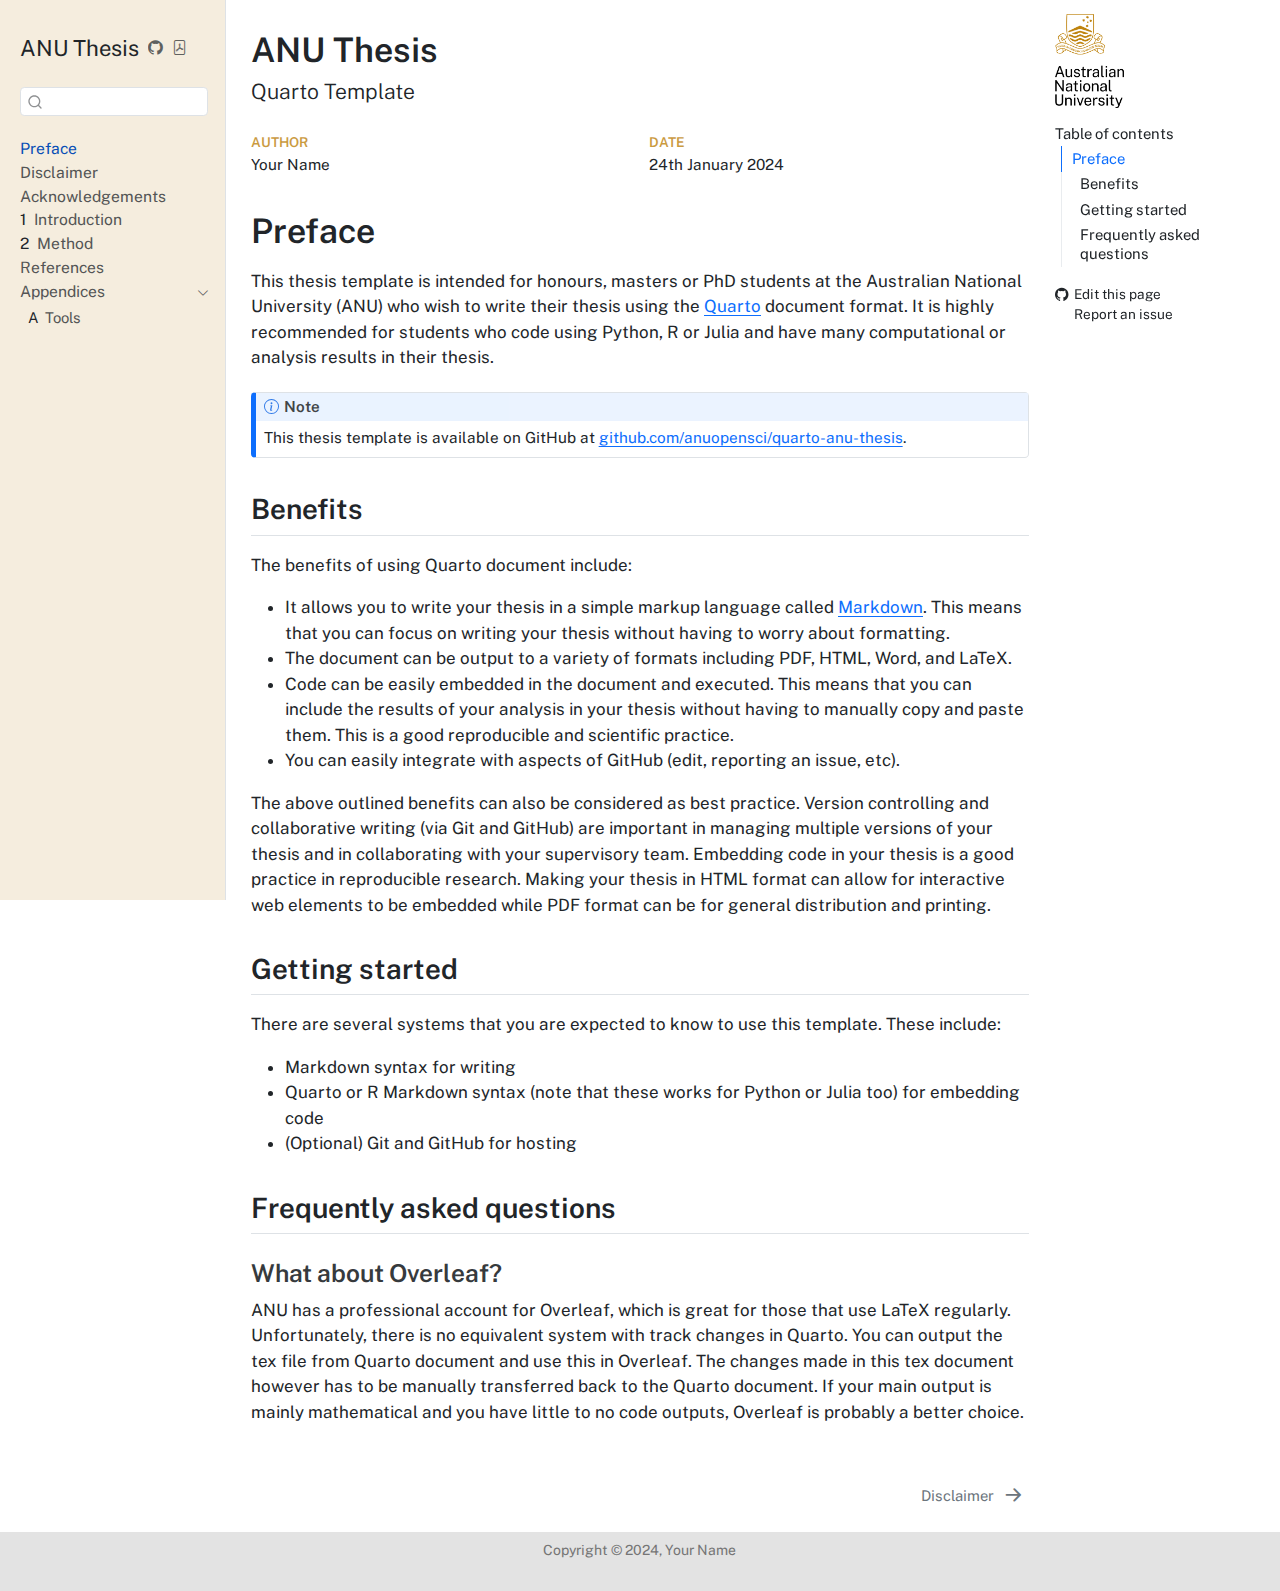
==== commit a4f18e2e: "fill index" ====
--- a/docs/index.html
+++ b/docs/index.html
@@ -183,7 +183,15 @@
     <h2 id="toc-title">Table of contents</h2>
    
   <ul>
-  <li><a href="#preface" id="toc-preface" class="nav-link active" data-scroll-target="#preface">Preface</a></li>
+  <li><a href="#preface" id="toc-preface" class="nav-link active" data-scroll-target="#preface">Preface</a>
+  <ul class="collapse">
+  <li><a href="#benefits" id="toc-benefits" class="nav-link" data-scroll-target="#benefits">Benefits</a></li>
+  <li><a href="#getting-started" id="toc-getting-started" class="nav-link" data-scroll-target="#getting-started">Getting started</a></li>
+  <li><a href="#frequently-asked-questions" id="toc-frequently-asked-questions" class="nav-link" data-scroll-target="#frequently-asked-questions">Frequently asked questions</a>
+  <ul class="collapse">
+  <li><a href="#what-about-overleaf" id="toc-what-about-overleaf" class="nav-link" data-scroll-target="#what-about-overleaf">What about Overleaf?</a></li>
+  </ul></li>
+  </ul></li>
   </ul>
 <div class="toc-actions"><ul><li><a href="https://github.com/anuopensci/quarto-anu-thesis/edit/main/index.qmd" class="toc-action"><i class="bi bi-github"></i>Edit this page</a></li><li><a href="https://github.com/anuopensci/quarto-anu-thesis/issues/new" class="toc-action"><i class="bi empty"></i>Report an issue</a></li></ul></div></nav>
     </div>
@@ -230,11 +238,49 @@
 
 <section id="preface" class="level1 unnumbered">
 <h1 class="unnumbered">Preface</h1>
-<p>This thesis template is intended for honours, masters or PhD students at the Australian National University (ANU) who wish to write their thesis using the <a href="https://quarto.org/">Quarto</a> document format.</p>
-<p>Quarto is a document format that supports the use of <a href="https://rmarkdown.rstudio.com/">R Markdown</a> and <a href="https://www.latex-project.org/">LaTeX</a> to produce dynamic documents.</p>
+<p>This thesis template is intended for honours, masters or PhD students at the Australian National University (ANU) who wish to write their thesis using the <a href="https://quarto.org/">Quarto</a> document format. It is highly recommended for students who code using Python, R or Julia and have many computational or analysis results in their thesis.</p>
+<div class="callout callout-style-default callout-note callout-titled">
+<div class="callout-header d-flex align-content-center">
+<div class="callout-icon-container">
+<i class="callout-icon"></i>
+</div>
+<div class="callout-title-container flex-fill">
+Note
+</div>
+</div>
+<div class="callout-body-container callout-body">
 <p>This thesis template is available on GitHub at <a href="https://github.com/anuopensci/quarto-anu-thesis">github.com/anuopensci/quarto-anu-thesis</a>.</p>
-
-
+</div>
+</div>
+<section id="benefits" class="level2">
+<h2 class="anchored" data-anchor-id="benefits">Benefits</h2>
+<p>The benefits of using Quarto document include:</p>
+<ul>
+<li>It allows you to write your thesis in a simple markup language called <a href="https://www.markdownguide.org/">Markdown</a>. This means that you can focus on writing your thesis without having to worry about formatting.</li>
+<li>The document can be output to a variety of formats including PDF, HTML, Word, and LaTeX.</li>
+<li>Code can be easily embedded in the document and executed. This means that you can include the results of your analysis in your thesis without having to manually copy and paste them. This is a good reproducible and scientific practice.</li>
+<li>You can easily integrate with aspects of GitHub (edit, reporting an issue, etc).</li>
+</ul>
+<p>The above outlined benefits can also be considered as best practice. Version controlling and collaborative writing (via Git and GitHub) are important in managing multiple versions of your thesis and in collaborating with your supervisory team. Embedding code in your thesis is a good practice in reproducible research. Making your thesis in HTML format can allow for interactive web elements to be embedded while PDF format can be for general distribution and printing.</p>
+</section>
+<section id="getting-started" class="level2">
+<h2 class="anchored" data-anchor-id="getting-started">Getting started</h2>
+<p>There are several systems that you are expected to know to use this template. These include:</p>
+<ul>
+<li>Markdown syntax for writing</li>
+<li>Quarto or R Markdown syntax (note that these works for Python or Julia too) for embedding code</li>
+<li>(Optional) Git and GitHub for hosting</li>
+</ul>
+</section>
+<section id="frequently-asked-questions" class="level2">
+<h2 class="anchored" data-anchor-id="frequently-asked-questions">Frequently asked questions</h2>
+<section id="what-about-overleaf" class="level3">
+<h3 class="anchored" data-anchor-id="what-about-overleaf">What about Overleaf?</h3>
+<p>ANU has a professional account for Overleaf, which is great for those that use LaTeX regularly. Unfortunately, there is no equivalent system with track changes in Quarto. You can output the tex file from Quarto document and use this in Overleaf. The changes made in this tex document however has to be manually transferred back to the Quarto document. If your main output is mainly mathematical and you have little to no code outputs, Overleaf is probably a better choice.</p>
+
+
+</section>
+</section>
 </section>
 
 </main> <!-- /main -->
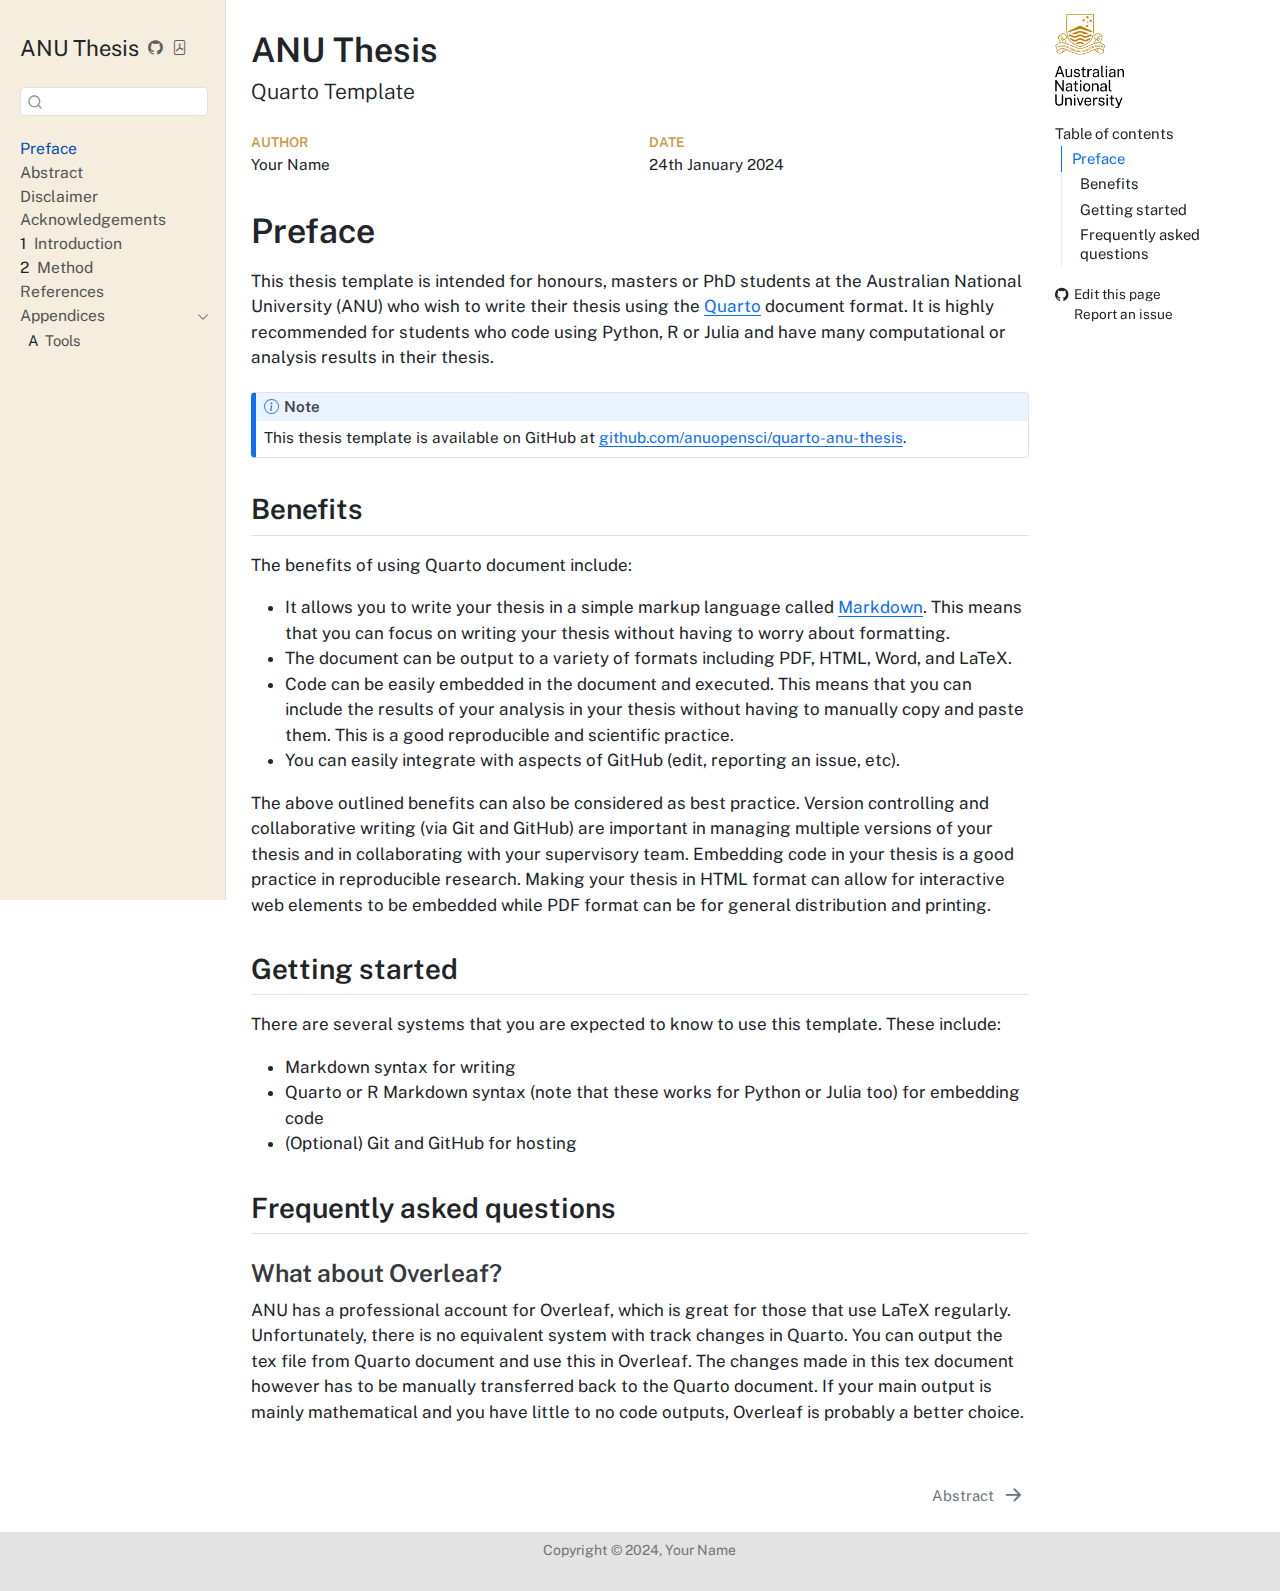
==== commit 0c3576f3: "updated PDF format" ====
--- a/docs/index.html
+++ b/docs/index.html
@@ -31,7 +31,7 @@
 <script src="site_libs/quarto-search/fuse.min.js"></script>
 <script src="site_libs/quarto-search/quarto-search.js"></script>
 <meta name="quarto:offset" content="./">
-<link href="./disclaimer.html" rel="next">
+<link href="./abstract.html" rel="next">
 <link href="site_libs/quarto-contrib/quarto-project/anu-thesis/assets/ANU_Favicon_Inversed_Gold.png" rel="icon" type="image/png">
 <script src="site_libs/quarto-html/quarto.js"></script>
 <script src="site_libs/quarto-html/popper.min.js"></script>
@@ -122,6 +122,12 @@
   <div class="sidebar-item-container"> 
   <a href="./index.html" class="sidebar-item-text sidebar-link active">
  <span class="menu-text">Preface</span></a>
+  </div>
+</li>
+        <li class="sidebar-item">
+  <div class="sidebar-item-container"> 
+  <a href="./abstract.html" class="sidebar-item-text sidebar-link">
+ <span class="menu-text">Abstract</span></a>
   </div>
 </li>
         <li class="sidebar-item">
@@ -675,8 +681,8 @@
   <div class="nav-page nav-page-previous">
   </div>
   <div class="nav-page nav-page-next">
-      <a href="./disclaimer.html" class="pagination-link" aria-label="Disclaimer">
-        <span class="nav-page-text">Disclaimer</span> <i class="bi bi-arrow-right-short"></i>
+      <a href="./abstract.html" class="pagination-link" aria-label="Abstract">
+        <span class="nav-page-text">Abstract</span> <i class="bi bi-arrow-right-short"></i>
       </a>
   </div>
 </nav>
